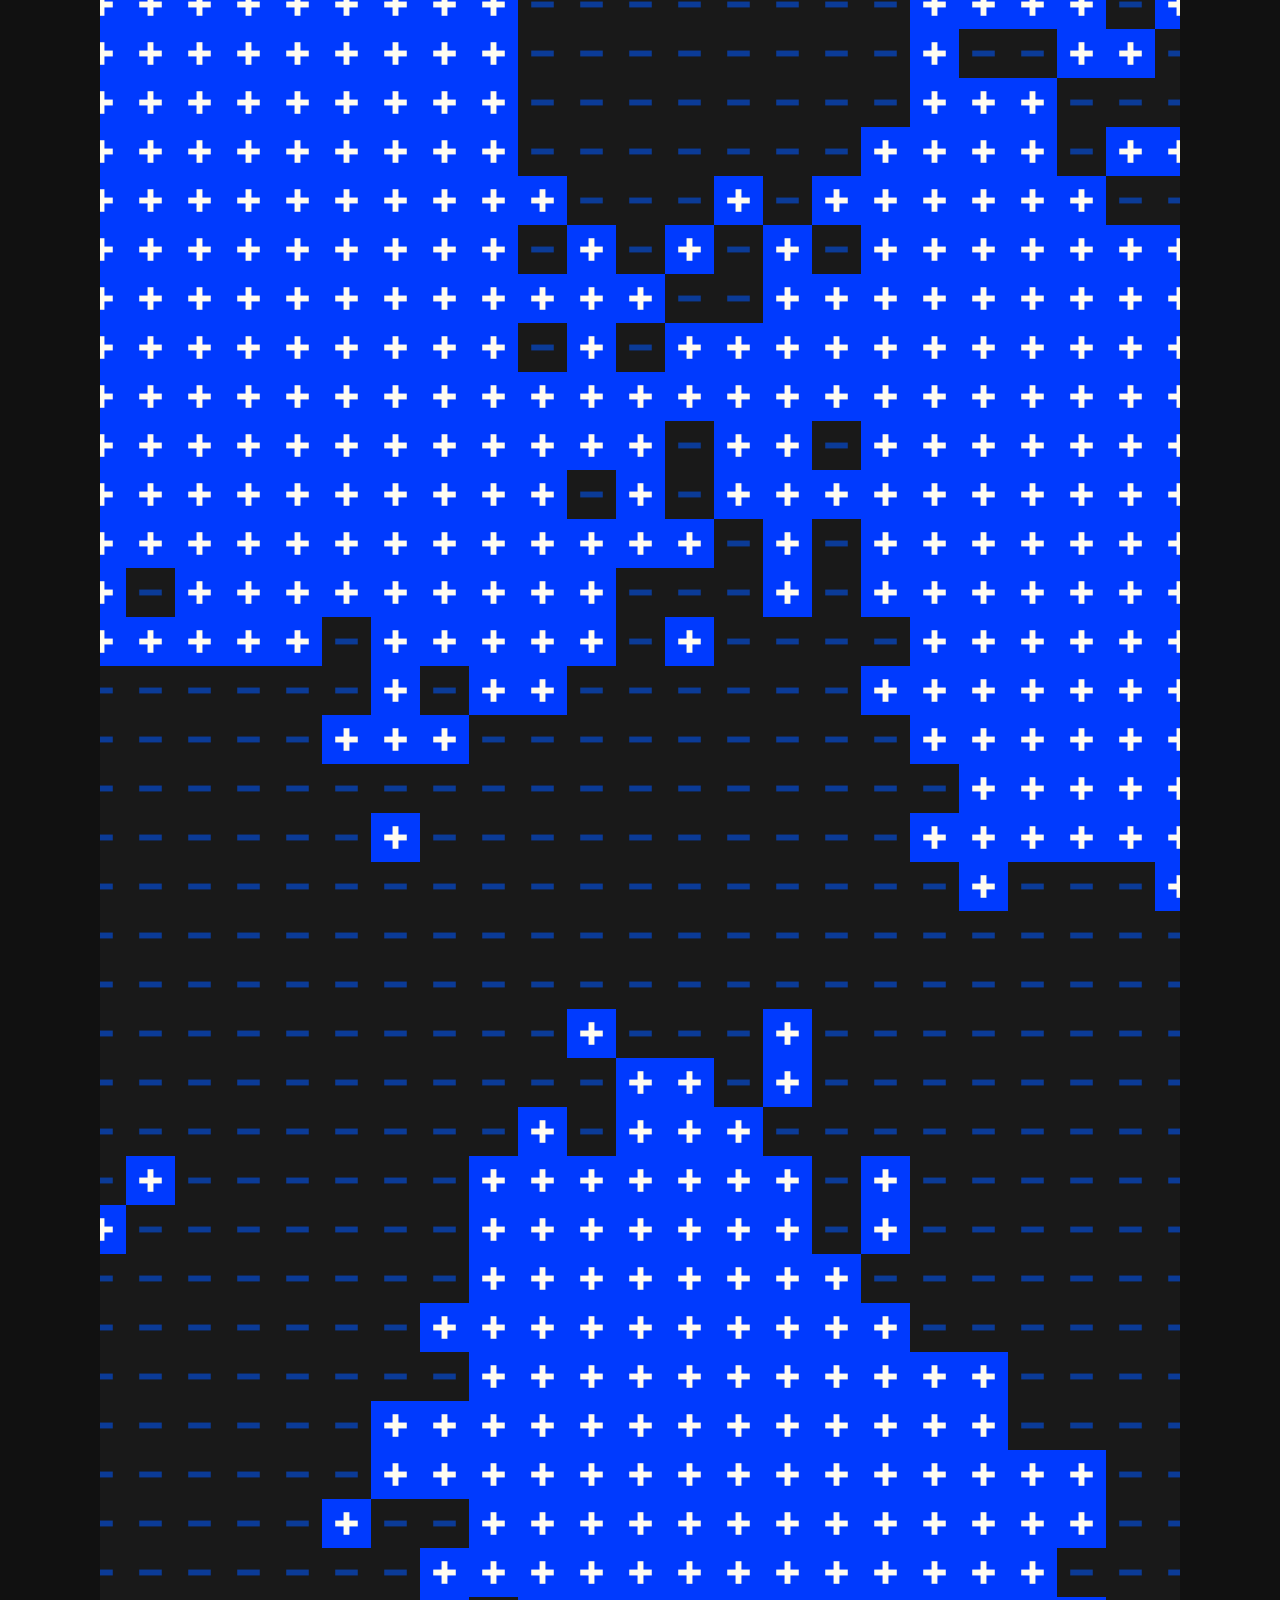
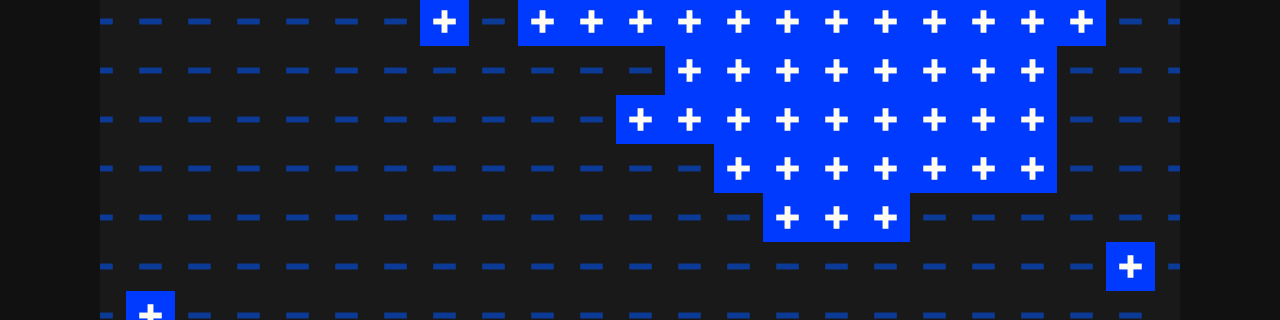
==== video/bf-fondo/index.html @ 51bc4dea "Fondo animado Black Friday en 1080x1920 para reel Co-Authored-By: Claude Opus 5.5 <noreply@anthropic" ====
<!doctype html>
<html lang="es">
<head>
<meta charset="utf-8">
<title>Fondo Black Friday · Reel 1080×1920</title>
<style>
  html,body{margin:0;background:#111}
  body{display:grid;place-items:center;min-height:100vh}
  #stage{width:1080px;height:1920px;position:relative;background:#191919;overflow:hidden}
  #stage canvas{display:block;width:100%;height:100%}
  body:not(.capture) #stage{transform:scale(calc(100vh / 1920px));transform-origin:center}
  @media (max-aspect-ratio:9/16){body:not(.capture) #stage{transform:scale(calc(100vw / 1080px))}}
</style>
</head>
<body>
<div id="stage"><canvas width="1080" height="1920"></canvas></div>
<script>
/* Fondo animado del hero de la Checklist Black Friday (grilla booleana Rumor),
   adaptado a 1080×1920 para reel. Misma lógica, temas y bucle de 12 s que el artefacto.
   Parámetros de URL:
     ?modo=pleno   manchas en todo el cuadro (default)
     ?modo=centro  centro más oscuro, para poner encima al sujeto o al artefacto
     ?intro=1      agrega el arranque "cargando" de 1,4 s antes del bucle
     ?capture      sin escalado (lo usa render.cjs) */
(function () {
  'use strict';
  var Q = new URLSearchParams(location.search);
  if (Q.has('capture')) document.body.classList.add('capture');
  var MODO = Q.get('modo') || 'pleno';
  var WITH_INTRO = Q.get('intro') === '1';

  var C = { black: '#191919', blue: '#003AFE', blue2: '#0057FF', white: '#FFFCF1', red: '#E3262B' };
  var CYCLE = 12, STEPS = 144, INTRO = 1.4, WIPE = 0.22;
  var THEMES = [
    { block: C.blue,  onInk: C.white, onG: ['+'],       offInk: C.blue2, offG: '-',   offA: 0.55, thr: -0.02 },
    { block: C.white, onInk: C.black, onG: ['%', '50'], offInk: C.white, offG: 'dot', offA: 0.20, thr: 0.24 },
    { block: C.red,   onInk: C.black, onG: ['-'],       offInk: C.red,   offG: '+',   offA: 0.50, thr: 0.02 }
  ];
  var TAU = 6.283185307;
  function hash(a, b, c) {
    var h = (Math.imul(a, 374761393) + Math.imul(b, 668265263) + Math.imul(c, 1274126177)) | 0;
    h = Math.imul(h ^ (h >>> 13), 1274126177); h ^= h >>> 16;
    return (h >>> 0) / 4294967296;
  }
  function smooth(e0, e1, x) { x = Math.min(1, Math.max(0, (x - e0) / (e1 - e0))); return x * x * (3 - 2 * x); }

  function drawGlyph(g, ctx, s, color) {
    ctx.fillStyle = color; ctx.strokeStyle = color;
    var t = Math.max(1, s * 0.12), L = s * 0.46;
    if (g === '+') { ctx.fillRect(-L / 2, -t / 2, L, t); ctx.fillRect(-t / 2, -L / 2, t, L); }
    else if (g === '-') { ctx.fillRect(-L / 2, -t / 2, L, t); }
    else if (g === 'dot') { ctx.beginPath(); ctx.arc(0, 0, s * 0.09, 0, TAU); ctx.fill(); }
    else if (g === '%') {
      var r = s * 0.1, o = s * 0.15;
      ctx.lineWidth = t * 0.8;
      ctx.beginPath(); ctx.arc(-o, -o, r, 0, TAU); ctx.stroke();
      ctx.beginPath(); ctx.arc(o, o, r, 0, TAU); ctx.stroke();
      ctx.lineWidth = t * 0.85;
      ctx.beginPath(); ctx.moveTo(L * 0.5, -L * 0.5); ctx.lineTo(-L * 0.5, L * 0.5); ctx.stroke();
    } else {
      ctx.font = '800 ' + Math.round(s * 0.5) + 'px ui-monospace, SFMono-Regular, Menlo, Consolas, "Liberation Mono", monospace';
      ctx.textAlign = 'center'; ctx.textBaseline = 'middle';
      ctx.fillText(g, 0, s * 0.04);
    }
  }
  function sprite(px, block, g, ink) {
    var c = document.createElement('canvas'); c.width = c.height = px;
    var x = c.getContext('2d');
    if (block) { x.fillStyle = block; x.fillRect(0, 0, px, px); }
    x.translate(px / 2, px / 2); drawGlyph(g, x, px, ink);
    return c;
  }

  var canvas = document.querySelector('#stage canvas');
  var ctx = canvas.getContext('2d', { alpha: false });
  var W = 1080, H = 1920;
  // Misma densidad que en el celular: ~22 celdas de ancho
  var cell = Math.round(W / 22);
  var cols = Math.ceil(W / cell), rows = Math.ceil(H / cell);
  var ox = (W - cols * cell) / 2, oy = (H - rows * cell) / 2;
  var sprites = THEMES.map(function (T) {
    return { on: T.onG.map(function (g) { return sprite(cell, T.block, g, T.onInk); }), off: sprite(cell, null, T.offG, T.offInk) };
  });

  var n = cols * rows, U = new Float32Array(n), WT = new Float32Array(n);
  for (var j = 0; j < rows; j++) for (var i = 0; i < cols; i++) {
    var k = j * cols + i;
    var xn = (ox + (i + 0.5) * cell) / W, yn = (oy + (j + 0.5) * cell) / H;
    U[k] = xn * 0.45 + yn * 0.55;                      // barrido diagonal (versión vertical)
    var w = 1;
    if (MODO === 'centro') {
      // óvalo central oscuro donde va el sujeto o el artefacto
      var dx = (xn - 0.5) / 0.42, dy = (yn - 0.5) / 0.33;
      w = smooth(0.75, 1.25, Math.sqrt(dx * dx + dy * dy));
    }
    WT[k] = w;
  }

  function field(i, j, t) {
    var p = TAU * t;
    return (Math.sin(0.21 * i + 0.13 * j + p + 1.3) +
            Math.sin(-0.12 * i + 0.29 * j - p + 0.4) +
            Math.sin(0.33 * i - 0.17 * j + p + 2.1) * 0.8 +
            Math.sin(0.06 * i + 0.09 * j - 2 * p + 0.7) * 0.9 +
            Math.sin(0.52 * i + 0.41 * j - p + 4.2) * 0.45) / 3.6;
  }

  function draw(t, intro) {
    var step = Math.round(t * STEPS) % STEPS;
    var nT = THEMES.length, seg = t * nT, cur = Math.floor(seg) % nT, local = seg - Math.floor(seg);
    var nxt = (cur + 1) % nT, wipeP = (local - (1 - WIPE)) / WIPE;
    ctx.globalAlpha = 1; ctx.fillStyle = C.black; ctx.fillRect(0, 0, W, H);
    for (var k = 0; k < n; k++) {
      var i = k % cols, j = (k / cols) | 0, w = WT[k], h = hash(i, j, step);
      var x = Math.round(ox + i * cell), y = Math.round(oy + j * cell);
      if (intro >= 0) {
        var appear = hash(i, j, 991);
        if (appear > intro) continue;
        if (intro - appear < 0.12) {
          ctx.globalAlpha = h < 0.5 ? 0.25 + 0.6 * w : THEMES[0].offA;
          ctx.drawImage(h < 0.5 ? sprites[0].on[0] : sprites[0].off, x, y);
          continue;
        }
      }
      var th = cur, edge = false;
      if (wipeP >= 0) {
        var front = wipeP * 1.3 - 0.15;
        var d = U[k] + (hash(i, j, 7) - 0.5) * 0.12 - front;
        if (d < 0) th = nxt;
        edge = d > -0.05 && d < 0.05;
      }
      var T = THEMES[th], S = sprites[th];
      var f = field(i, j, t) + (hash(i, j, 3) - 0.5) * 0.28;
      var thr = T.thr + (1 - w) * 1.1;
      var on = f > thr;
      if (edge && h < 0.45) on = !on;
      else if (Math.abs(f - thr) < 0.06 && h < 0.3) on = !on;
      if (w < 0.15) on = false;
      if (on) {
        ctx.globalAlpha = 1;
        ctx.drawImage(S.on[S.on.length > 1 ? (hash(i, j, 11) < 0.6 ? 0 : 1) : 0], x, y);
      } else {
        ctx.globalAlpha = T.offA * (0.35 + 0.65 * w);
        ctx.drawImage(S.off, x, y);
      }
    }
    ctx.globalAlpha = 1;
  }

  /* Tiempo determinista: seek(seg) dibuja el cuadro exacto (lo usa render.cjs).
     Se dibuja a 12 pasos por segundo, igual que el artefacto (estética "digital"). */
  window.DURATION = (WITH_INTRO ? INTRO : 0) + CYCLE;
  window.seek = function (sec) {
    if (WITH_INTRO && sec < INTRO) return draw(0, Math.floor(sec / INTRO * 24) / 24);
    var lt = ((sec - (WITH_INTRO ? INTRO : 0)) % CYCLE) / CYCLE;
    draw(Math.floor(lt * STEPS) / STEPS, -1);
  };

  if (!Q.has('capture')) {
    var t0 = performance.now();
    (function loop(ts) { window.seek(((ts - t0) / 1000) % window.DURATION); requestAnimationFrame(loop); })(t0);
  } else window.seek(0);
})();
</script>
</body>
</html>
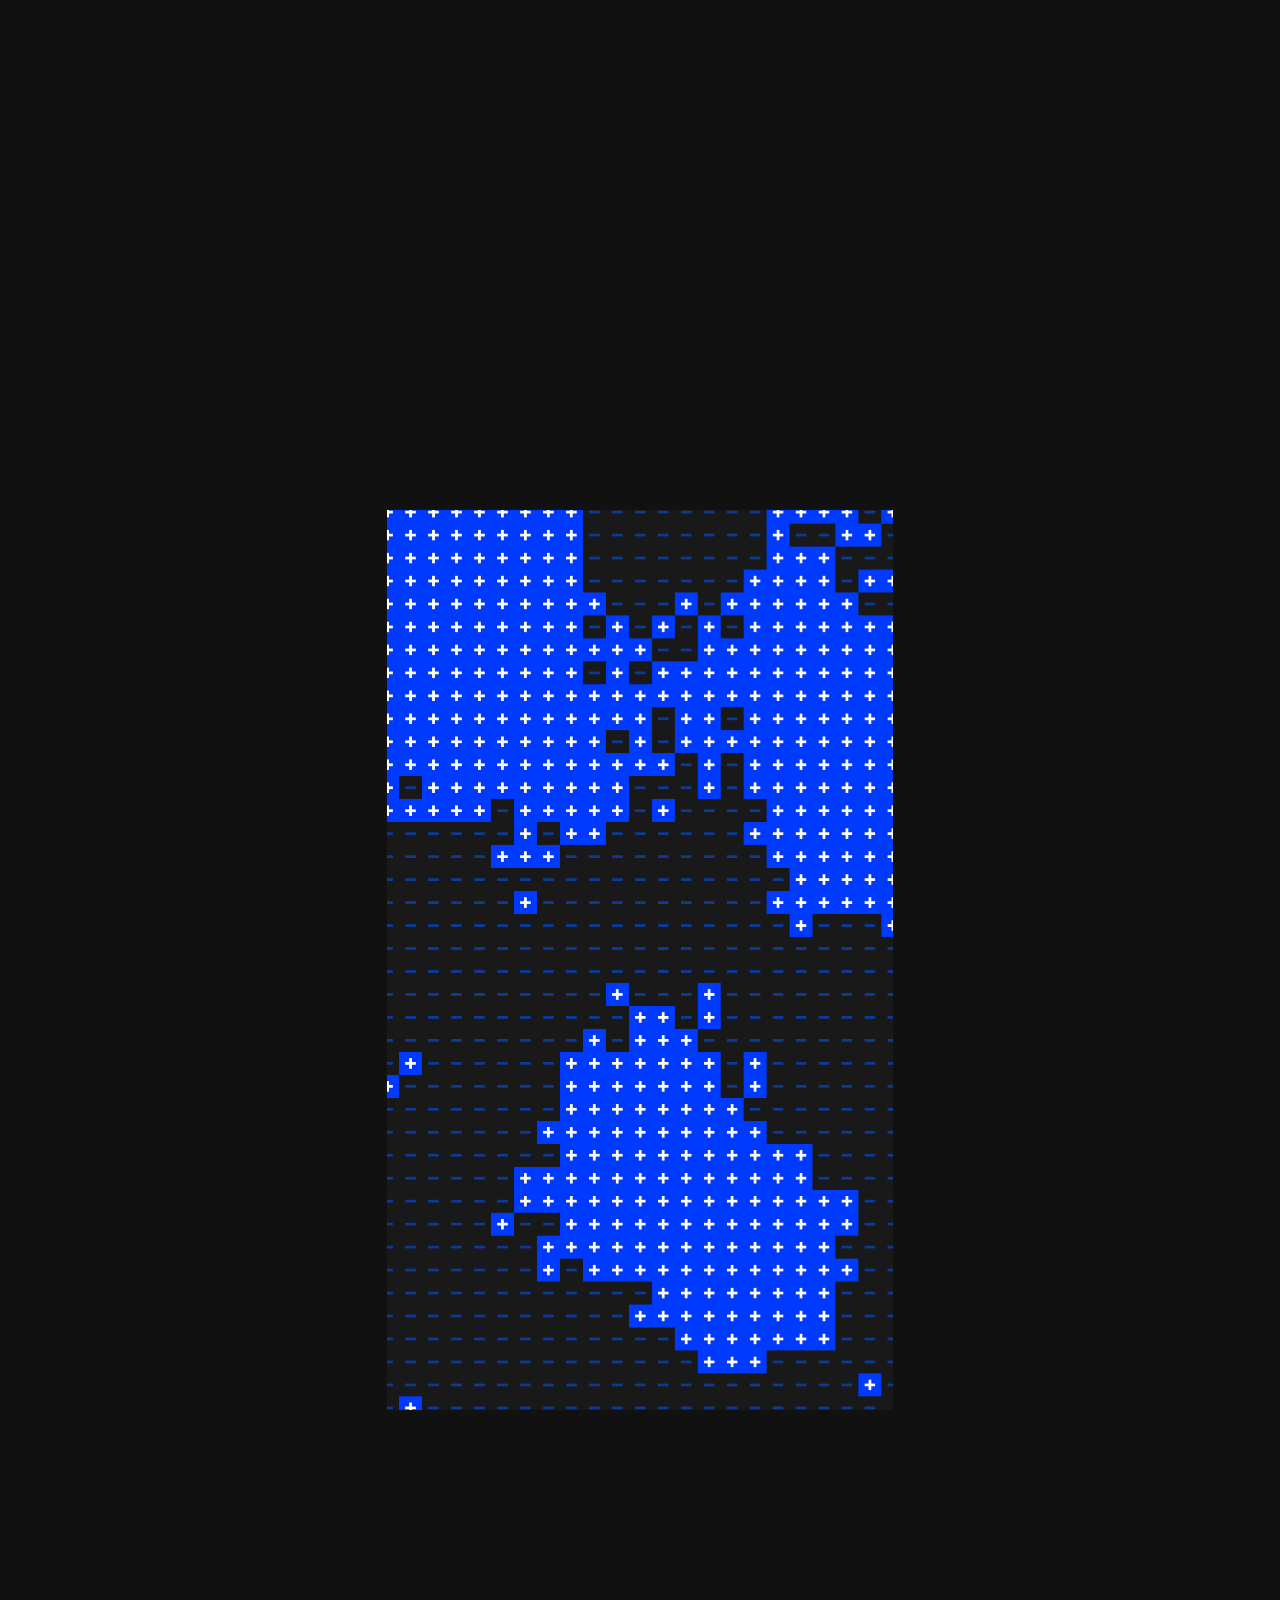
==== commit 420bd649: "Fondo BF en 1920x1080 (bucle de 12 s y versión con arranque) Co-Authored-By: Claude Opus 5.5 <norepl" ====
--- a/video/bf-fondo/index.html
+++ b/video/bf-fondo/index.html
@@ -2,7 +2,7 @@
 <html lang="es">
 <head>
 <meta charset="utf-8">
-<title>Fondo Black Friday · Reel 1080×1920</title>
+<title>Fondo Black Friday</title>
 <style>
   html,body{margin:0;background:#111}
   body{display:grid;place-items:center;min-height:100vh}
@@ -14,6 +14,7 @@
 </head>
 <body>
 <div id="stage"><canvas width="1080" height="1920"></canvas></div>
+<script src="grid.js"></script>
 <script>
 /* Fondo animado del hero de la Checklist Black Friday (grilla booleana Rumor),
    adaptado a 1080×1920 para reel. Misma lógica, temas y bucle de 12 s que el artefacto.
@@ -27,125 +28,13 @@
   var Q = new URLSearchParams(location.search);
   if (Q.has('capture')) document.body.classList.add('capture');
   var MODO = Q.get('modo') || 'pleno';
+  // ?w=1920&h=1080 para la versión horizontal (por defecto 1080×1920)
+  var SW = +(Q.get('w') || 1080), SH = +(Q.get('h') || 1920), stage = document.getElementById('stage'), cv = stage.querySelector('canvas');
+  stage.style.width = SW + 'px'; stage.style.height = SH + 'px'; cv.width = SW; cv.height = SH;
+  if (!Q.has('capture')) stage.style.transform = 'scale(' + Math.min(innerWidth / SW, innerHeight / SH) + ')';
   var WITH_INTRO = Q.get('intro') === '1';
-
-  var C = { black: '#191919', blue: '#003AFE', blue2: '#0057FF', white: '#FFFCF1', red: '#E3262B' };
-  var CYCLE = 12, STEPS = 144, INTRO = 1.4, WIPE = 0.22;
-  var THEMES = [
-    { block: C.blue,  onInk: C.white, onG: ['+'],       offInk: C.blue2, offG: '-',   offA: 0.55, thr: -0.02 },
-    { block: C.white, onInk: C.black, onG: ['%', '50'], offInk: C.white, offG: 'dot', offA: 0.20, thr: 0.24 },
-    { block: C.red,   onInk: C.black, onG: ['-'],       offInk: C.red,   offG: '+',   offA: 0.50, thr: 0.02 }
-  ];
-  var TAU = 6.283185307;
-  function hash(a, b, c) {
-    var h = (Math.imul(a, 374761393) + Math.imul(b, 668265263) + Math.imul(c, 1274126177)) | 0;
-    h = Math.imul(h ^ (h >>> 13), 1274126177); h ^= h >>> 16;
-    return (h >>> 0) / 4294967296;
-  }
-  function smooth(e0, e1, x) { x = Math.min(1, Math.max(0, (x - e0) / (e1 - e0))); return x * x * (3 - 2 * x); }
-
-  function drawGlyph(g, ctx, s, color) {
-    ctx.fillStyle = color; ctx.strokeStyle = color;
-    var t = Math.max(1, s * 0.12), L = s * 0.46;
-    if (g === '+') { ctx.fillRect(-L / 2, -t / 2, L, t); ctx.fillRect(-t / 2, -L / 2, t, L); }
-    else if (g === '-') { ctx.fillRect(-L / 2, -t / 2, L, t); }
-    else if (g === 'dot') { ctx.beginPath(); ctx.arc(0, 0, s * 0.09, 0, TAU); ctx.fill(); }
-    else if (g === '%') {
-      var r = s * 0.1, o = s * 0.15;
-      ctx.lineWidth = t * 0.8;
-      ctx.beginPath(); ctx.arc(-o, -o, r, 0, TAU); ctx.stroke();
-      ctx.beginPath(); ctx.arc(o, o, r, 0, TAU); ctx.stroke();
-      ctx.lineWidth = t * 0.85;
-      ctx.beginPath(); ctx.moveTo(L * 0.5, -L * 0.5); ctx.lineTo(-L * 0.5, L * 0.5); ctx.stroke();
-    } else {
-      ctx.font = '800 ' + Math.round(s * 0.5) + 'px ui-monospace, SFMono-Regular, Menlo, Consolas, "Liberation Mono", monospace';
-      ctx.textAlign = 'center'; ctx.textBaseline = 'middle';
-      ctx.fillText(g, 0, s * 0.04);
-    }
-  }
-  function sprite(px, block, g, ink) {
-    var c = document.createElement('canvas'); c.width = c.height = px;
-    var x = c.getContext('2d');
-    if (block) { x.fillStyle = block; x.fillRect(0, 0, px, px); }
-    x.translate(px / 2, px / 2); drawGlyph(g, x, px, ink);
-    return c;
-  }
-
-  var canvas = document.querySelector('#stage canvas');
-  var ctx = canvas.getContext('2d', { alpha: false });
-  var W = 1080, H = 1920;
-  // Misma densidad que en el celular: ~22 celdas de ancho
-  var cell = Math.round(W / 22);
-  var cols = Math.ceil(W / cell), rows = Math.ceil(H / cell);
-  var ox = (W - cols * cell) / 2, oy = (H - rows * cell) / 2;
-  var sprites = THEMES.map(function (T) {
-    return { on: T.onG.map(function (g) { return sprite(cell, T.block, g, T.onInk); }), off: sprite(cell, null, T.offG, T.offInk) };
-  });
-
-  var n = cols * rows, U = new Float32Array(n), WT = new Float32Array(n);
-  for (var j = 0; j < rows; j++) for (var i = 0; i < cols; i++) {
-    var k = j * cols + i;
-    var xn = (ox + (i + 0.5) * cell) / W, yn = (oy + (j + 0.5) * cell) / H;
-    U[k] = xn * 0.45 + yn * 0.55;                      // barrido diagonal (versión vertical)
-    var w = 1;
-    if (MODO === 'centro') {
-      // óvalo central oscuro donde va el sujeto o el artefacto
-      var dx = (xn - 0.5) / 0.42, dy = (yn - 0.5) / 0.33;
-      w = smooth(0.75, 1.25, Math.sqrt(dx * dx + dy * dy));
-    }
-    WT[k] = w;
-  }
-
-  function field(i, j, t) {
-    var p = TAU * t;
-    return (Math.sin(0.21 * i + 0.13 * j + p + 1.3) +
-            Math.sin(-0.12 * i + 0.29 * j - p + 0.4) +
-            Math.sin(0.33 * i - 0.17 * j + p + 2.1) * 0.8 +
-            Math.sin(0.06 * i + 0.09 * j - 2 * p + 0.7) * 0.9 +
-            Math.sin(0.52 * i + 0.41 * j - p + 4.2) * 0.45) / 3.6;
-  }
-
-  function draw(t, intro) {
-    var step = Math.round(t * STEPS) % STEPS;
-    var nT = THEMES.length, seg = t * nT, cur = Math.floor(seg) % nT, local = seg - Math.floor(seg);
-    var nxt = (cur + 1) % nT, wipeP = (local - (1 - WIPE)) / WIPE;
-    ctx.globalAlpha = 1; ctx.fillStyle = C.black; ctx.fillRect(0, 0, W, H);
-    for (var k = 0; k < n; k++) {
-      var i = k % cols, j = (k / cols) | 0, w = WT[k], h = hash(i, j, step);
-      var x = Math.round(ox + i * cell), y = Math.round(oy + j * cell);
-      if (intro >= 0) {
-        var appear = hash(i, j, 991);
-        if (appear > intro) continue;
-        if (intro - appear < 0.12) {
-          ctx.globalAlpha = h < 0.5 ? 0.25 + 0.6 * w : THEMES[0].offA;
-          ctx.drawImage(h < 0.5 ? sprites[0].on[0] : sprites[0].off, x, y);
-          continue;
-        }
-      }
-      var th = cur, edge = false;
-      if (wipeP >= 0) {
-        var front = wipeP * 1.3 - 0.15;
-        var d = U[k] + (hash(i, j, 7) - 0.5) * 0.12 - front;
-        if (d < 0) th = nxt;
-        edge = d > -0.05 && d < 0.05;
-      }
-      var T = THEMES[th], S = sprites[th];
-      var f = field(i, j, t) + (hash(i, j, 3) - 0.5) * 0.28;
-      var thr = T.thr + (1 - w) * 1.1;
-      var on = f > thr;
-      if (edge && h < 0.45) on = !on;
-      else if (Math.abs(f - thr) < 0.06 && h < 0.3) on = !on;
-      if (w < 0.15) on = false;
-      if (on) {
-        ctx.globalAlpha = 1;
-        ctx.drawImage(S.on[S.on.length > 1 ? (hash(i, j, 11) < 0.6 ? 0 : 1) : 0], x, y);
-      } else {
-        ctx.globalAlpha = T.offA * (0.35 + 0.65 * w);
-        ctx.drawImage(S.off, x, y);
-      }
-    }
-    ctx.globalAlpha = 1;
-  }
+  var G = RumorGrid(document.querySelector('#stage canvas'), { modo: MODO });
+  var draw = G.draw, CYCLE = G.CYCLE, INTRO = G.INTRO, STEPS = G.STEPS;
 
   /* Tiempo determinista: seek(seg) dibuja el cuadro exacto (lo usa render.cjs).
      Se dibuja a 12 pasos por segundo, igual que el artefacto (estética "digital"). */
